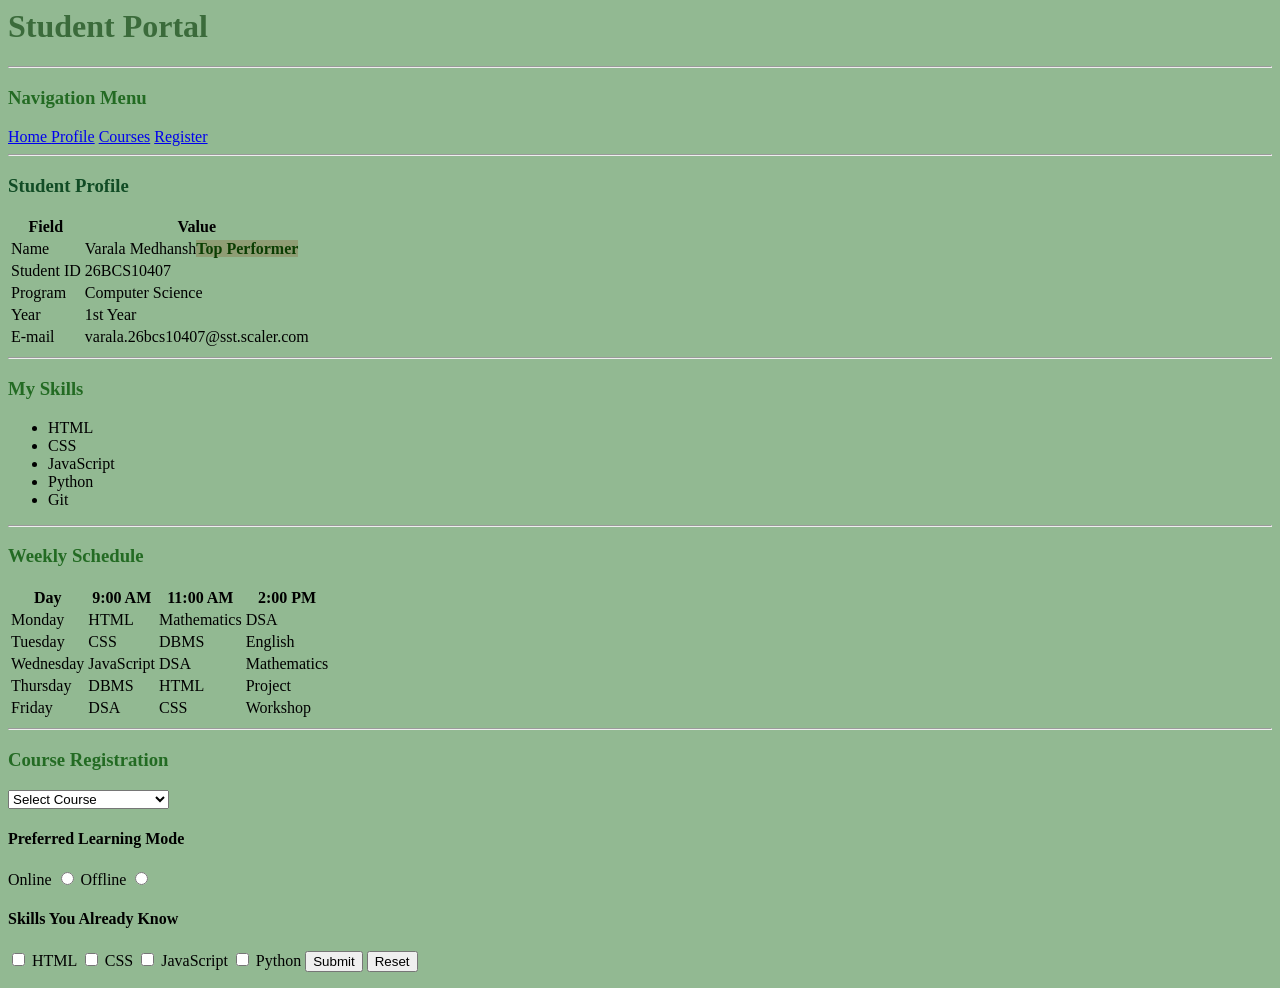
==== project2.html @ 1ae7f7a4 "Initial commit" ====
<html lang="en"><head>
    <meta charset="UTF-8">
    <meta name="viewport" content="width=device-width, initial-scale=1.0">
    <title>Assignment1</title>

    <style>
        h1 {
            color: rgba(10, 63, 10, 0.634);
        }

        h3 {
            color: rgba(13, 91, 13, 0.836);
        }

        body {
            background-color: rgb(146, 185, 146);
        }

        .Head {
            font-family: 'Times New Roman', Times, serif;
        }

        #student-id {
            color: rgb(17, 76, 37);
        }

        span {
            color:rgb(11, 62, 3);
            background-color: rgb(143, 157, 116);
            font-weight: bold;
        }
    </style>
</head>
<body>
    <header>
        <h1 class="Head">Student Portal</h1>
        <hr>
        <h3>Navigation Menu</h3>
        <a href="www.scaler.com">Home </a>
        <a href="www.scaler.com">Profile</a>
        <a href="www.scaler,com">Courses</a>
        <a href="www.scaler.com">Register</a>
    </header>
    <hr>
    <section>
        <h3 id="student-id">Student Profile</h3>
        <table>
            <tbody><tr>
                <th>Field</th>
                <th>Value</th>
            </tr>
            <tr>
                <td>Name</td>
                <td>Varala Medhansh<span class="badge">Top Performer</span></td>
            </tr>
            <tr>
                <td>Student ID</td>
                <td>26BCS10407</td>
            </tr>
            <tr>
                <td>Program</td>
                <td>Computer Science</td>
            </tr>
            <tr>
                <td>Year</td>
                <td>1st Year</td>
            </tr>
            <tr>
                <td>E-mail</td>
                <td>varala.26bcs10407@sst.scaler.com</td><td>
            </td></tr>
        </tbody></table>
    </section>
    <hr>
    <section>
        <h3>My Skills</h3>
        <ul>
            <li>HTML</li>
            <li>CSS</li>
            <li>JavaScript</li>
            <li>Python</li>
            <li>Git</li>
        </ul>
    </section>
    <hr>
    <section>
        <h3>Weekly Schedule</h3>
        <table>
            <tbody><tr>
                <th>Day</th>
                <th>9:00 AM</th>
                <th>11:00 AM</th>
                <th>2:00 PM</th>
            </tr>
            <tr>
                <td>Monday</td>
                <td>HTML</td>
                <td>Mathematics</td>
                <td>DSA</td>
            </tr>
            <tr>
                <td>Tuesday</td>
                <td>CSS</td>
                <td>DBMS</td>
                <td>English</td>
            </tr>
            <tr>
                <td>Wednesday</td>
                <td>JavaScript</td>
                <td>DSA</td>
                <td>Mathematics</td>
            </tr>
            <tr>
                <td>Thursday</td>
                <td>DBMS</td>
                <td>HTML</td>
                <td>Project</td>
            </tr>
            <tr>
                <td>Friday</td>
                <td>DSA</td>
                <td>CSS</td>
                <td>Workshop</td>
            </tr>
        </tbody></table>
    </section>
    <hr>
    <section>
        <h3>Course Registration</h3>
        <form>
            <select>
                <h4>Course Selection</h4>
                <option>Select Course</option>
                <option>HTML &amp; CSS</option>
                <option>JavaScript</option>
                <option>Python</option>
                <option>Data Structure</option>
                <option>Database Management</option>
            </select>
            <label>
                <h4>Preferred Learning Mode</h4>
                Online <input type="radio" value="Online">
                Offline <input type="radio" value="Offline">
            </label>
            <h4>Skills You Already Know</h4>
            <input type="checkbox" id="html">
            <label for="l">HTML</label>

            <input type="checkbox" id="l">
            <label for="l">CSS</label>

            <input type="checkbox" id="l">
            <label for="l">JavaScript</label>

            <input type="checkbox" id="l">
            <label for="l">Python</label>

            <button type="submit">Submit</button>
            <button type="reset">Reset</button>
        </form>
    </section>
</body></html>
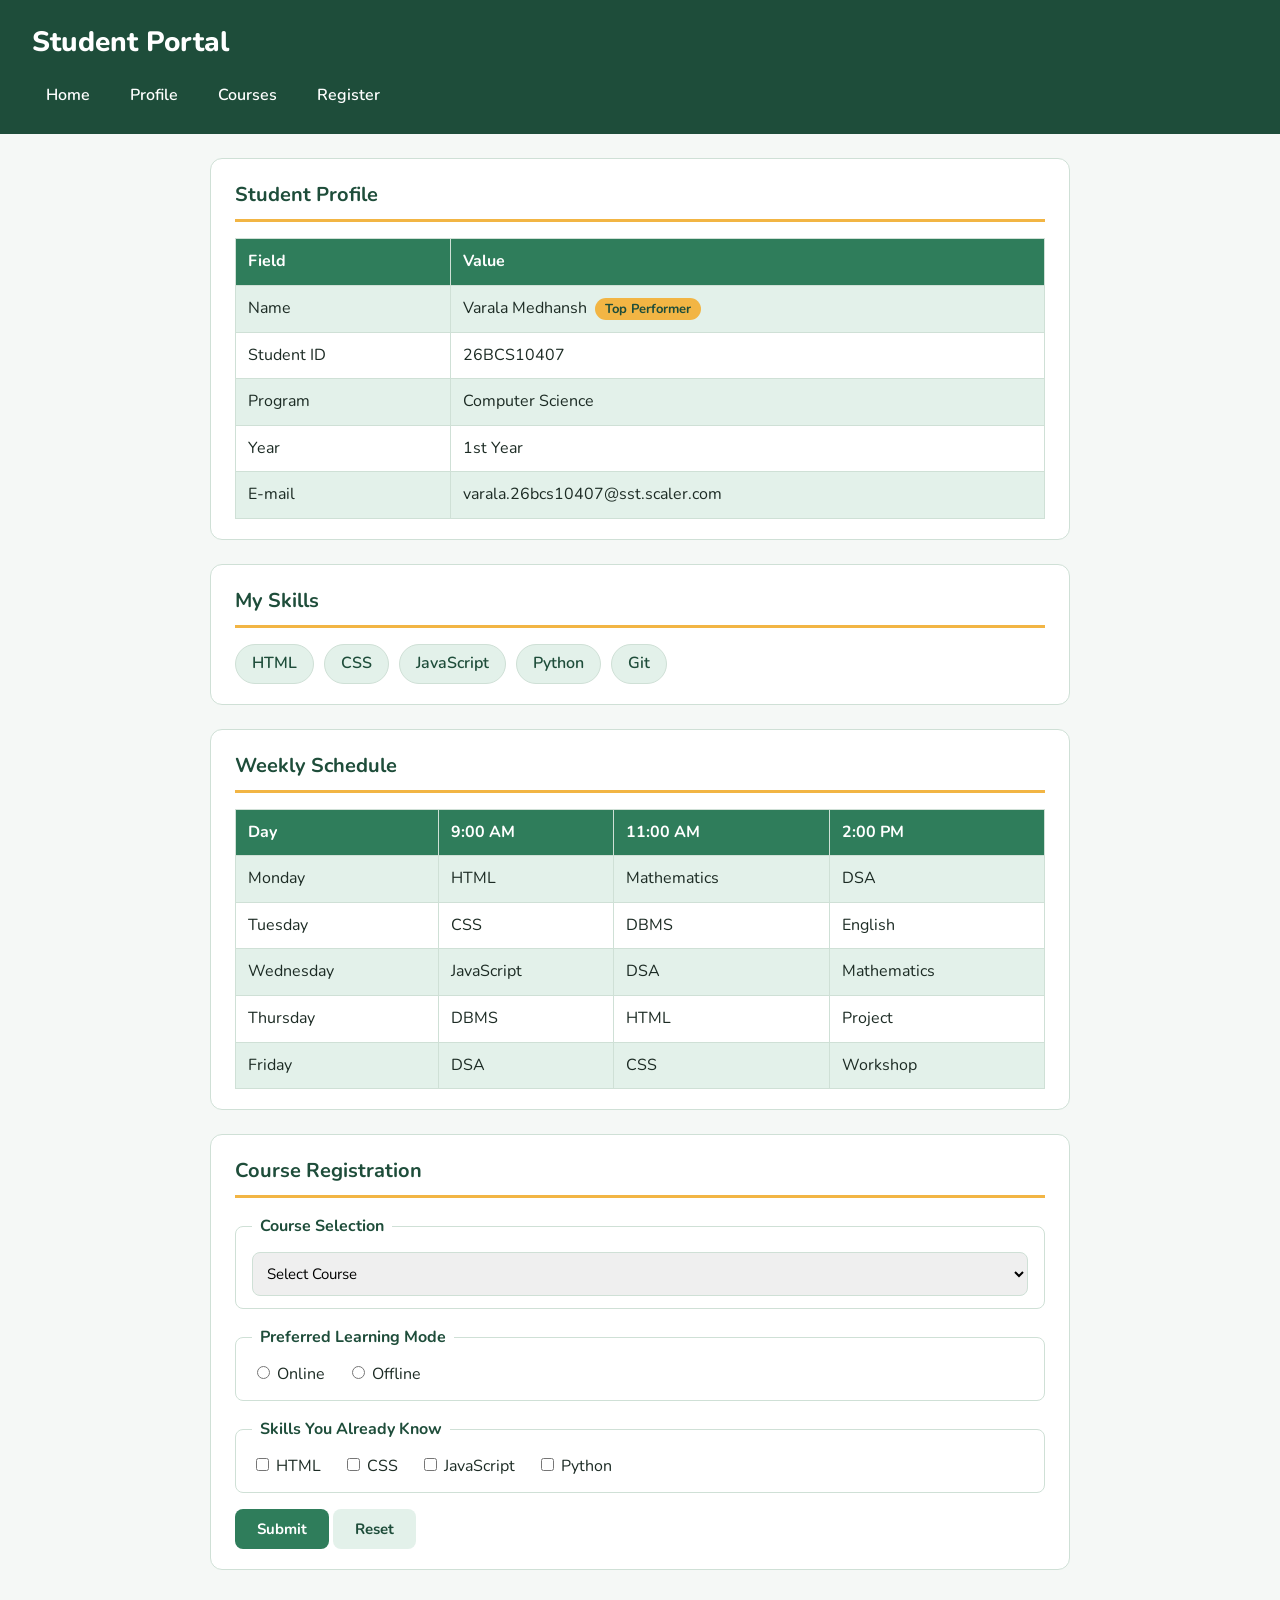
==== commit f216b5e5: "final update" ====
--- a/project2.html
+++ b/project2.html
@@ -1,162 +1,338 @@
-<html lang="en"><head>
+<!DOCTYPE html>
+<html lang="en">
+<head>
     <meta charset="UTF-8">
     <meta name="viewport" content="width=device-width, initial-scale=1.0">
-    <title>Assignment1</title>
+    <title>Student Portal</title>
+
+    <link rel="preconnect" href="https://fonts.googleapis.com">
+    <link rel="preconnect" href="https://fonts.gstatic.com" crossorigin>
+    <link href="https://fonts.googleapis.com/css2?family=Nunito:wght@400;600;700;800&display=swap" rel="stylesheet">
 
     <style>
-        h1 {
-            color: rgba(10, 63, 10, 0.634);
-        }
-
-        h3 {
-            color: rgba(13, 91, 13, 0.836);
+        :root {
+            --green-dark: #1e4d3a;
+            --green: #2f7d5b;
+            --green-light: #e3f1ea;
+            --accent: #f2b544;
+            --bg: #f5f8f6;
+            --card: #ffffff;
+            --text: #1c2b24;
+            --border: #cfe0d6;
+        }
+
+        * {
+            box-sizing: border-box;
         }
 
         body {
-            background-color: rgb(146, 185, 146);
-        }
-
-        .Head {
-            font-family: 'Times New Roman', Times, serif;
-        }
-
-        #student-id {
-            color: rgb(17, 76, 37);
-        }
-
-        span {
-            color:rgb(11, 62, 3);
-            background-color: rgb(143, 157, 116);
-            font-weight: bold;
+            margin: 0;
+            background-color: var(--bg);
+            color: var(--text);
+            font-family: 'Nunito', Arial, sans-serif;
+            line-height: 1.6;
+        }
+
+        header {
+            background-color: var(--green-dark);
+            color: #ffffff;
+            padding: 20px 32px;
+        }
+
+        header h1 {
+            margin: 0 0 12px;
+            font-size: 28px;
+            font-weight: 800;
+        }
+
+        nav a {
+            display: inline-block;
+            margin-right: 8px;
+            padding: 6px 14px;
+            border-radius: 20px;
+            color: #ffffff;
+            font-weight: 600;
+            text-decoration: none;
+        }
+
+        nav a:hover {
+            background-color: var(--accent);
+            color: var(--green-dark);
+        }
+
+        main {
+            max-width: 900px;
+            margin: 0 auto;
+            padding: 24px 20px 40px;
+        }
+
+        section {
+            margin-bottom: 24px;
+            padding: 20px 24px;
+            background-color: var(--card);
+            border: 1px solid var(--border);
+            border-radius: 12px;
+        }
+
+        section h2 {
+            margin: 0 0 16px;
+            padding-bottom: 8px;
+            border-bottom: 3px solid var(--accent);
+            color: var(--green-dark);
+            font-size: 20px;
+        }
+
+        table {
+            width: 100%;
+            border-collapse: collapse;
+        }
+
+        th,
+        td {
+            padding: 10px 12px;
+            border: 1px solid var(--border);
+            text-align: left;
+        }
+
+        th {
+            background-color: var(--green);
+            color: #ffffff;
+        }
+
+        tr:nth-child(even) td {
+            background-color: var(--green-light);
+        }
+
+        .badge {
+            margin-left: 8px;
+            padding: 2px 10px;
+            border-radius: 12px;
+            background-color: var(--accent);
+            color: var(--green-dark);
+            font-size: 13px;
+            font-weight: 700;
+        }
+
+        .skills {
+            display: flex;
+            flex-wrap: wrap;
+            gap: 10px;
+            margin: 0;
+            padding: 0;
+            list-style: none;
+        }
+
+        .skills li {
+            padding: 6px 16px;
+            border-radius: 20px;
+            background-color: var(--green-light);
+            border: 1px solid var(--border);
+            color: var(--green-dark);
+            font-weight: 600;
+        }
+
+        .schedule-wrap {
+            overflow-x: auto;
+        }
+
+        form fieldset {
+            margin: 0 0 16px;
+            padding: 12px 16px;
+            border: 1px solid var(--border);
+            border-radius: 8px;
+        }
+
+        form legend {
+            padding: 0 8px;
+            color: var(--green-dark);
+            font-weight: 700;
+        }
+
+        select {
+            width: 100%;
+            padding: 10px;
+            border: 1px solid var(--border);
+            border-radius: 8px;
+            font-family: inherit;
+            font-size: 15px;
+        }
+
+        .option {
+            display: inline-block;
+            margin-right: 18px;
+        }
+
+        button {
+            padding: 10px 22px;
+            border: none;
+            border-radius: 8px;
+            font-family: inherit;
+            font-size: 15px;
+            font-weight: 700;
+            cursor: pointer;
+        }
+
+        button[type="submit"] {
+            background-color: var(--green);
+            color: #ffffff;
+        }
+
+        button[type="submit"]:hover {
+            background-color: var(--green-dark);
+        }
+
+        button[type="reset"] {
+            background-color: var(--green-light);
+            color: var(--green-dark);
+        }
+
+        button[type="reset"]:hover {
+            background-color: var(--border);
         }
     </style>
 </head>
 <body>
     <header>
-        <h1 class="Head">Student Portal</h1>
-        <hr>
-        <h3>Navigation Menu</h3>
-        <a href="www.scaler.com">Home </a>
-        <a href="www.scaler.com">Profile</a>
-        <a href="www.scaler,com">Courses</a>
-        <a href="www.scaler.com">Register</a>
+        <h1>Student Portal</h1>
+        <nav>
+            <a href="https://www.scaler.com">Home</a>
+            <a href="https://www.scaler.com">Profile</a>
+            <a href="https://www.scaler.com">Courses</a>
+            <a href="https://www.scaler.com">Register</a>
+        </nav>
     </header>
-    <hr>
-    <section>
-        <h3 id="student-id">Student Profile</h3>
-        <table>
-            <tbody><tr>
-                <th>Field</th>
-                <th>Value</th>
-            </tr>
-            <tr>
-                <td>Name</td>
-                <td>Varala Medhansh<span class="badge">Top Performer</span></td>
-            </tr>
-            <tr>
-                <td>Student ID</td>
-                <td>26BCS10407</td>
-            </tr>
-            <tr>
-                <td>Program</td>
-                <td>Computer Science</td>
-            </tr>
-            <tr>
-                <td>Year</td>
-                <td>1st Year</td>
-            </tr>
-            <tr>
-                <td>E-mail</td>
-                <td>varala.26bcs10407@sst.scaler.com</td><td>
-            </td></tr>
-        </tbody></table>
-    </section>
-    <hr>
-    <section>
-        <h3>My Skills</h3>
-        <ul>
-            <li>HTML</li>
-            <li>CSS</li>
-            <li>JavaScript</li>
-            <li>Python</li>
-            <li>Git</li>
-        </ul>
-    </section>
-    <hr>
-    <section>
-        <h3>Weekly Schedule</h3>
-        <table>
-            <tbody><tr>
-                <th>Day</th>
-                <th>9:00 AM</th>
-                <th>11:00 AM</th>
-                <th>2:00 PM</th>
-            </tr>
-            <tr>
-                <td>Monday</td>
-                <td>HTML</td>
-                <td>Mathematics</td>
-                <td>DSA</td>
-            </tr>
-            <tr>
-                <td>Tuesday</td>
-                <td>CSS</td>
-                <td>DBMS</td>
-                <td>English</td>
-            </tr>
-            <tr>
-                <td>Wednesday</td>
-                <td>JavaScript</td>
-                <td>DSA</td>
-                <td>Mathematics</td>
-            </tr>
-            <tr>
-                <td>Thursday</td>
-                <td>DBMS</td>
-                <td>HTML</td>
-                <td>Project</td>
-            </tr>
-            <tr>
-                <td>Friday</td>
-                <td>DSA</td>
-                <td>CSS</td>
-                <td>Workshop</td>
-            </tr>
-        </tbody></table>
-    </section>
-    <hr>
-    <section>
-        <h3>Course Registration</h3>
-        <form>
-            <select>
-                <h4>Course Selection</h4>
-                <option>Select Course</option>
-                <option>HTML &amp; CSS</option>
-                <option>JavaScript</option>
-                <option>Python</option>
-                <option>Data Structure</option>
-                <option>Database Management</option>
-            </select>
-            <label>
-                <h4>Preferred Learning Mode</h4>
-                Online <input type="radio" value="Online">
-                Offline <input type="radio" value="Offline">
-            </label>
-            <h4>Skills You Already Know</h4>
-            <input type="checkbox" id="html">
-            <label for="l">HTML</label>
-
-            <input type="checkbox" id="l">
-            <label for="l">CSS</label>
-
-            <input type="checkbox" id="l">
-            <label for="l">JavaScript</label>
-
-            <input type="checkbox" id="l">
-            <label for="l">Python</label>
-
-            <button type="submit">Submit</button>
-            <button type="reset">Reset</button>
-        </form>
-    </section>
-</body></html>+
+    <main>
+        <section>
+            <h2>Student Profile</h2>
+            <table>
+                <tr>
+                    <th>Field</th>
+                    <th>Value</th>
+                </tr>
+                <tr>
+                    <td>Name</td>
+                    <td>Varala Medhansh<span class="badge">Top Performer</span></td>
+                </tr>
+                <tr>
+                    <td>Student ID</td>
+                    <td>26BCS10407</td>
+                </tr>
+                <tr>
+                    <td>Program</td>
+                    <td>Computer Science</td>
+                </tr>
+                <tr>
+                    <td>Year</td>
+                    <td>1st Year</td>
+                </tr>
+                <tr>
+                    <td>E-mail</td>
+                    <td>varala.26bcs10407@sst.scaler.com</td>
+                </tr>
+            </table>
+        </section>
+
+        <section>
+            <h2>My Skills</h2>
+            <ul class="skills">
+                <li>HTML</li>
+                <li>CSS</li>
+                <li>JavaScript</li>
+                <li>Python</li>
+                <li>Git</li>
+            </ul>
+        </section>
+
+        <section>
+            <h2>Weekly Schedule</h2>
+            <div class="schedule-wrap">
+                <table>
+                    <tr>
+                        <th>Day</th>
+                        <th>9:00 AM</th>
+                        <th>11:00 AM</th>
+                        <th>2:00 PM</th>
+                    </tr>
+                    <tr>
+                        <td>Monday</td>
+                        <td>HTML</td>
+                        <td>Mathematics</td>
+                        <td>DSA</td>
+                    </tr>
+                    <tr>
+                        <td>Tuesday</td>
+                        <td>CSS</td>
+                        <td>DBMS</td>
+                        <td>English</td>
+                    </tr>
+                    <tr>
+                        <td>Wednesday</td>
+                        <td>JavaScript</td>
+                        <td>DSA</td>
+                        <td>Mathematics</td>
+                    </tr>
+                    <tr>
+                        <td>Thursday</td>
+                        <td>DBMS</td>
+                        <td>HTML</td>
+                        <td>Project</td>
+                    </tr>
+                    <tr>
+                        <td>Friday</td>
+                        <td>DSA</td>
+                        <td>CSS</td>
+                        <td>Workshop</td>
+                    </tr>
+                </table>
+            </div>
+        </section>
+
+        <section>
+            <h2>Course Registration</h2>
+            <form>
+                <fieldset>
+                    <legend>Course Selection</legend>
+                    <select name="course" aria-label="Course selection">
+                        <option>Select Course</option>
+                        <option>HTML &amp; CSS</option>
+                        <option>JavaScript</option>
+                        <option>Python</option>
+                        <option>Data Structure</option>
+                        <option>Database Management</option>
+                    </select>
+                </fieldset>
+
+                <fieldset>
+                    <legend>Preferred Learning Mode</legend>
+                    <label class="option">
+                        <input type="radio" name="mode" value="Online"> Online
+                    </label>
+                    <label class="option">
+                        <input type="radio" name="mode" value="Offline"> Offline
+                    </label>
+                </fieldset>
+
+                <fieldset>
+                    <legend>Skills You Already Know</legend>
+                    <label class="option">
+                        <input type="checkbox" name="skills" value="HTML"> HTML
+                    </label>
+                    <label class="option">
+                        <input type="checkbox" name="skills" value="CSS"> CSS
+                    </label>
+                    <label class="option">
+                        <input type="checkbox" name="skills" value="JavaScript"> JavaScript
+                    </label>
+                    <label class="option">
+                        <input type="checkbox" name="skills" value="Python"> Python
+                    </label>
+                </fieldset>
+
+                <button type="submit">Submit</button>
+                <button type="reset">Reset</button>
+            </form>
+        </section>
+    </main>
+</body>
+</html>
